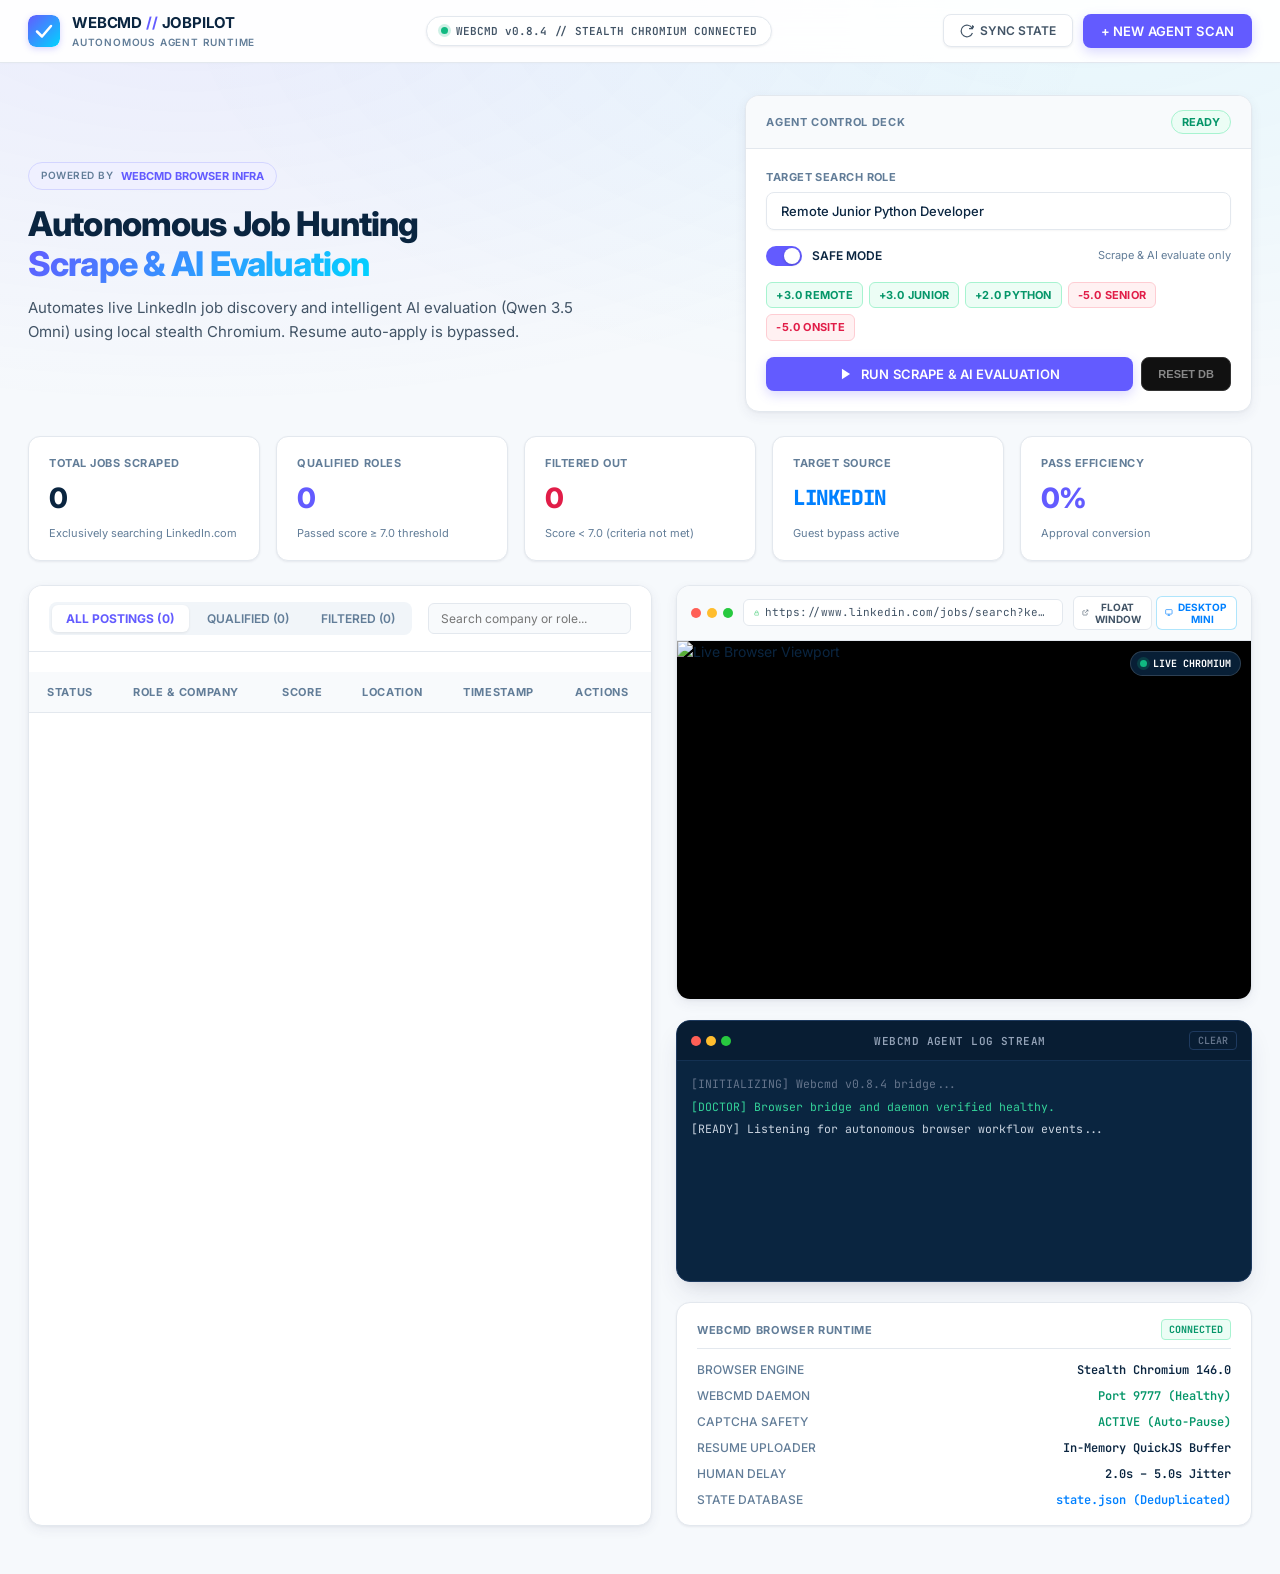
==== job_agent/dashboard/index.html @ efefec34 "feat: Add autonomous LinkedIn Job Hunting AI Agent with live browser scraping, modal auto-dismiss, p" ====
<!DOCTYPE html>
<html lang="en">
<head>
  <meta charset="UTF-8" />
  <meta name="viewport" content="width=device-width, initial-scale=1.0" />
  <title>JobPilot // Autonomous AI Browser Agent Dashboard</title>
  <link rel="preconnect" href="https://fonts.googleapis.com" />
  <link rel="preconnect" href="https://fonts.gstatic.com" crossorigin />
  <link href="https://fonts.googleapis.com/css2?family=Inter:wght@400;500;600;700&family=JetBrains+Mono:wght@400;500;600;700&display=swap" rel="stylesheet" />
  <link rel="stylesheet" href="style.css" />
</head>
<body class="antialiased">

  <!-- TOP STATUS HEADER -->
  <header class="top-nav">
    <div class="nav-container">
      <div class="brand-group">
        <!-- Stripe Inspired Monogram -->
        <svg class="brand-logo" width="32" height="32" viewBox="0 0 32 32" fill="none">
          <rect width="32" height="32" rx="8" fill="url(#stripe-logo-grad)" />
          <path d="M9 16.5L14 21.5L23 11" stroke="#FFFFFF" stroke-width="2.5" stroke-linecap="round" stroke-linejoin="round"/>
          <defs>
            <linearGradient id="stripe-logo-grad" x1="0" y1="0" x2="32" y2="32" gradientUnits="userSpaceOnUse">
              <stop stop-color="#635BFF"/>
              <stop offset="1" stop-color="#00D4FF"/>
            </linearGradient>
          </defs>
        </svg>
        <div class="brand-text">
          <span class="brand-title">WEBCMD <span class="text-lime">//</span> JOBPILOT</span>
          <span class="brand-sub">AUTONOMOUS AGENT RUNTIME</span>
        </div>
      </div>

      <div class="status-pill">
        <span class="pulse-dot"></span>
        <span class="mono-tag" id="system-status-text">WEBCMD v0.8.4 // STEALTH CHROMIUM CONNECTED</span>
      </div>

      <div class="nav-actions">
        <button class="btn-ghost" id="refresh-btn" onclick="fetchState()">
          <svg width="14" height="14" viewBox="0 0 24 24" fill="none" stroke="currentColor" stroke-width="2">
            <path d="M21.5 2v6h-6M21.34 15.57a10 10 0 1 1-.57-8.38l5.67-5.19"/>
          </svg>
          SYNC STATE
        </button>
        <button class="btn-lime" id="header-scan-btn" onclick="triggerScanModal()">
          + NEW AGENT SCAN
        </button>
      </div>
    </div>
  </header>

  <!-- HERO SECTION -->
  <section class="hero-section">
    <div class="hero-grid">
      <div class="hero-content">
        <div class="partner-badge">
          <span class="badge-prefix">POWERED BY</span>
          <span class="badge-core">WEBCMD BROWSER INFRA</span>
        </div>
        <h1 class="hero-title">
          Autonomous Job Hunting <br />
          <span class="text-lime typewriter-effect">Scrape &amp; AI Evaluation</span>
        </h1>
        <p class="hero-desc">
          Automates live LinkedIn job discovery and intelligent AI evaluation (Qwen 3.5 Omni) using local stealth Chromium. Resume auto-apply is bypassed.
        </p>
      </div>

      <!-- INTERACTIVE CONTROL DECK -->
      <div class="control-deck">
        <div class="deck-header">
          <span class="deck-tag">AGENT CONTROL DECK</span>
          <span class="badge-online" id="deck-status-badge">READY</span>
        </div>
        <div class="deck-body">
          <div class="input-group">
            <label class="input-label">TARGET SEARCH ROLE</label>
            <input type="text" id="role-input" class="deck-input" value="Remote Junior Python Developer" placeholder="e.g. Remote Junior Python Developer" />
          </div>

          <div class="deck-row">
            <label class="toggle-container">
              <input type="checkbox" id="dry-run-toggle" checked />
              <span class="toggle-slider"></span>
              <span class="toggle-label">SAFE MODE</span>
            </label>
            <span class="text-muted text-xs">Scrape &amp; AI evaluate only</span>
          </div>

          <div class="rule-pills">
            <span class="rule-chip chip-green">+3.0 REMOTE</span>
            <span class="rule-chip chip-green">+3.0 JUNIOR</span>
            <span class="rule-chip chip-green">+2.0 PYTHON</span>
            <span class="rule-chip chip-red">-5.0 SENIOR</span>
            <span class="rule-chip chip-red">-5.0 ONSITE</span>
          </div>

          <div style="display: flex; gap: 8px;">
            <button class="btn-lime btn-block" id="run-agent-btn" onclick="launchAgentRun()" style="flex: 1;">
              <svg width="14" height="14" viewBox="0 0 24 24" fill="currentColor">
                <polygon points="5 3 19 12 5 21 5 3"></polygon>
              </svg>
              RUN SCRAPE &amp; AI EVALUATION
            </button>
            <button class="action-btn" style="padding: 0 16px; font-size: 11px; border-color: #333; color: #888; background: #111; cursor: pointer;" onclick="resetDatabase()" title="Clear state.json to re-test all jobs from scratch">
              RESET DB
            </button>
          </div>
        </div>
      </div>
    </div>
  </section>

  <!-- METRIC KPI CARDS -->
  <section class="kpi-section">
    <div class="kpi-grid">
      <div class="kpi-card">
        <span class="kpi-label">TOTAL JOBS SCRAPED</span>
        <div class="kpi-value" id="kpi-total">0</div>
        <span class="kpi-foot text-muted">Exclusively searching LinkedIn.com</span>
      </div>
      <div class="kpi-card">
        <span class="kpi-label">QUALIFIED ROLES</span>
        <div class="kpi-value text-lime" id="kpi-qualified">0</div>
        <span class="kpi-foot text-muted">Passed score &ge; 7.0 threshold</span>
      </div>
      <div class="kpi-card">
        <span class="kpi-label">FILTERED OUT</span>
        <div class="kpi-value text-rose" id="kpi-skipped">0</div>
        <span class="kpi-foot text-muted">Score &lt; 7.0 (criteria not met)</span>
      </div>
      <div class="kpi-card">
        <span class="kpi-label">TARGET SOURCE</span>
        <div class="kpi-value text-cyan" style="font-size: 1.3rem; font-family: var(--font-mono); line-height: 2rem;">LINKEDIN</div>
        <span class="kpi-foot text-muted">Guest bypass active</span>
      </div>
      <div class="kpi-card">
        <span class="kpi-label">PASS EFFICIENCY</span>
        <div class="kpi-value text-lime" id="kpi-pass-rate">0%</div>
        <span class="kpi-foot text-muted">Approval conversion</span>
      </div>
    </div>
  </section>

  <!-- MAIN SPLIT WORKSPACE -->
  <main class="workspace-section">
    <div class="workspace-grid">

      <!-- LEFT: APPLICATIONS TABLE & FILTER TABS -->
      <section class="panel table-panel">
        <div class="panel-header">
          <div class="tab-group">
            <button class="tab-btn active" id="tab-all" onclick="setFilter('all')">ALL POSTINGS (<span id="count-all">0</span>)</button>
            <button class="tab-btn" id="tab-applied" onclick="setFilter('applied')">QUALIFIED (<span id="count-applied">0</span>)</button>
            <button class="tab-btn" id="tab-skipped" onclick="setFilter('skipped')">FILTERED (<span id="count-skipped">0</span>)</button>
          </div>
          <div class="table-search">
            <input type="text" id="table-search-input" class="search-input" placeholder="Search company or role..." oninput="renderTable()" />
          </div>
        </div>

        <div class="table-container">
          <table class="job-table">
            <thead>
              <tr>
                <th>STATUS</th>
                <th>ROLE & COMPANY</th>
                <th>SCORE</th>
                <th>LOCATION</th>
                <th>TIMESTAMP</th>
                <th>ACTIONS</th>
              </tr>
            </thead>
            <tbody id="job-table-body">
              <!-- Dynamically populated rows -->
            </tbody>
          </table>
        </div>
      </section>

      <!-- RIGHT: LIVE BROWSER PREVIEW & TERMINAL CONSOLE -->
      <aside class="panel side-panel">
        <!-- REAL LIVE BROWSER WINDOW -->
        <div class="browser-preview-card">
          <div class="browser-preview-header">
            <div class="browser-window-controls">
              <span class="dot red"></span>
              <span class="dot yellow"></span>
              <span class="dot green"></span>
            </div>
            <div class="browser-url-bar">
              <svg width="10" height="10" viewBox="0 0 24 24" fill="none" stroke="#22c55e" stroke-width="2">
                <rect x="3" y="11" width="18" height="11" rx="2" ry="2"/>
                <path d="M7 11V7a5 5 0 0 1 10 0v4"/>
              </svg>
              <span id="live-browser-url" class="browser-url-text">https://www.linkedin.com/jobs/search?keywords=Python%20Junior&amp;location=Remote</span>
            </div>
            <div style="display: flex; gap: 4px;">
              <button class="btn-popout" onclick="openPopoutWindow()" title="Open small floating browser window">
                <svg width="11" height="11" viewBox="0 0 24 24" fill="none" stroke="currentColor" stroke-width="2">
                  <path d="M18 13v6a2 2 0 0 1-2 2H5a2 2 0 0 1-2-2V8a2 2 0 0 1 2-2h6"></path>
                  <polyline points="15 3 21 3 21 9"></polyline>
                  <line x1="10" y1="14" x2="21" y2="3"></line>
                </svg>
                FLOAT WINDOW
              </button>
              <button class="btn-popout" onclick="openDesktopWindow()" title="Open dedicated Chromium mini desktop window" style="border-color: rgba(56, 189, 248, 0.4); color: var(--cyan);">
                <svg width="11" height="11" viewBox="0 0 24 24" fill="none" stroke="currentColor" stroke-width="2">
                  <rect x="2" y="3" width="20" height="14" rx="2" ry="2"></rect>
                  <line x1="8" y1="21" x2="16" y2="21"></line>
                  <line x1="12" y1="17" x2="12" y2="21"></line>
                </svg>
                DESKTOP MINI
              </button>
            </div>
          </div>
          <div class="browser-viewport">
            <img id="live-screen-img" src="live_screen.png" alt="Live Browser Viewport" />
            <div class="live-rec-badge">
              <span class="pulse-dot"></span> LIVE CHROMIUM
            </div>
          </div>
        </div>
        <!-- LIVE TERMINAL -->
        <div class="terminal-card">
          <div class="terminal-header">
            <div class="terminal-dots">
              <span class="dot red"></span>
              <span class="dot yellow"></span>
              <span class="dot green"></span>
            </div>
            <span class="terminal-title">WEBCMD AGENT LOG STREAM</span>
            <button class="terminal-clear" onclick="clearLogs()">CLEAR</button>
          </div>
          <div class="terminal-body" id="terminal-logs">
            <div class="log-entry text-muted">[INITIALIZING] Webcmd v0.8.4 bridge...</div>
            <div class="log-entry text-lime">[DOCTOR] Browser bridge and daemon verified healthy.</div>
            <div class="log-entry">[READY] Listening for autonomous browser workflow events...</div>
          </div>
        </div>

        <!-- TELEMETRY & RUNTIME STATS -->
        <div class="telemetry-card">
          <div class="card-header-clean">
            <span class="card-title-clean">WEBCMD BROWSER RUNTIME</span>
            <span class="status-live-tag">CONNECTED</span>
          </div>
          <div class="telemetry-list">
            <div class="telem-row">
              <span class="telem-label">BROWSER ENGINE</span>
              <span class="telem-val">Stealth Chromium 146.0</span>
            </div>
            <div class="telem-row">
              <span class="telem-label">WEBCMD DAEMON</span>
              <span class="telem-val text-lime">Port 9777 (Healthy)</span>
            </div>
            <div class="telem-row">
              <span class="telem-label">CAPTCHA SAFETY</span>
              <span class="telem-val text-lime">ACTIVE (Auto-Pause)</span>
            </div>
            <div class="telem-row">
              <span class="telem-label">RESUME UPLOADER</span>
              <span class="telem-val">In-Memory QuickJS Buffer</span>
            </div>
            <div class="telem-row">
              <span class="telem-label">HUMAN DELAY</span>
              <span class="telem-val">2.0s – 5.0s Jitter</span>
            </div>
            <div class="telem-row">
              <span class="telem-label">STATE DATABASE</span>
              <span class="telem-val text-cyan">state.json (Deduplicated)</span>
            </div>
          </div>
        </div>
      </aside>

    </div>
  </main>

  <!-- MODAL FOR JOB DETAILS -->
  <div class="modal-overlay" id="detail-modal" onclick="closeModal(event)">
    <div class="modal-card" onclick="event.stopPropagation()">
      <div class="modal-header">
        <div>
          <h3 class="modal-title" id="modal-job-title">Job Title</h3>
          <span class="modal-company" id="modal-job-company">Company Name</span>
        </div>
        <button class="modal-close" onclick="closeModal()">&times;</button>
      </div>
      <div class="modal-body">
        <div class="modal-meta-grid">
          <div class="meta-box">
            <span class="meta-label">SMART SCORE</span>
            <span class="meta-value text-lime" id="modal-job-score">8.0 / 10</span>
          </div>
          <div class="meta-box">
            <span class="meta-label">STATUS</span>
            <span class="meta-value" id="modal-job-status">APPLIED</span>
          </div>
          <div class="meta-box">
            <span class="meta-label">RECORDED AT</span>
            <span class="meta-value" id="modal-job-time">2026-09-12 12:00:00</span>
          </div>
        </div>

        <div class="detail-section">
          <h4 class="section-heading">EVALUATION BREAKDOWN & REASONS</h4>
          <ul class="reasons-list" id="modal-job-reasons"></ul>
        </div>

        <div class="detail-section">
          <h4 class="section-heading">SOURCE POSTING</h4>
          <a class="modal-url" id="modal-job-url" href="#" target="_blank" rel="noopener">Open Live Job Page &rarr;</a>
        </div>
      </div>
    </div>
  </div>

  <script src="app.js"></script>
</body>
</html>
---- job_agent/dashboard/style.css ----
/* ==========================================================================
   STRIPE-INSPIRED WHITE MODE STYLING (JOBPILOT AI BROWSER AGENT)
   Ultra-Crisp, High-Precision Stripe Light Design System
   ========================================================================== */

:root {
  /* Stripe Palette */
  --bg-canvas: #F6F9FC;
  --bg-card: #FFFFFF;
  --bg-card-alt: #F8FAFC;
  --bg-input: #FFFFFF;
  --bg-subtle: #F1F5F9;

  --border-subtle: #E3E8EE;
  --border-active: #CBD5E1;
  --border-focus: #635BFF;

  /* Stripe Iconic Brand Colors */
  --stripe-purple: #635BFF;
  --stripe-purple-hover: #0A2540;
  --stripe-purple-light: #EFF0FF;
  --stripe-navy: #0A2540;
  --stripe-blue: #0080FF;

  /* Compatibility with existing classes */
  --lime: #635BFF;
  --lime-hover: #534AE0;
  --lime-glow: rgba(99, 91, 255, 0.20);
  --cyan: #0080FF;
  --emerald: #059669;
  --rose: #E11D48;
  --amber: #D97706;

  /* Text Hierarchy */
  --text-bright: #0A2540;
  --text-main: #0A2540;
  --text-secondary: #425466;
  --text-muted: #627D98;
  --text-dim: #94A3B8;

  /* Fonts */
  --font-mono: 'JetBrains Mono', 'Space Mono', SFMono-Regular, Menlo, Monaco, Consolas, monospace;
  --font-sans: 'Inter', -apple-system, BlinkMacSystemFont, 'Segoe UI', Roboto, Helvetica, Arial, sans-serif;

  /* Multi-layered Soft Stripe Shadows */
  --shadow-sm: 0 1px 3px 0 rgba(50, 50, 93, 0.05), 0 1px 2px 0 rgba(0, 0, 0, 0.03);
  --shadow-md: 0 4px 12px 0 rgba(50, 50, 93, 0.07), 0 1px 3px 0 rgba(0, 0, 0, 0.04);
  --shadow-lg: 0 13px 27px -5px rgba(50, 50, 93, 0.12), 0 8px 16px -8px rgba(0, 0, 0, 0.08);
  --shadow-button: 0 4px 12px rgba(99, 91, 255, 0.24);
  --shadow-button-hover: 0 6px 16px rgba(10, 37, 64, 0.22);
}

* {
  box-sizing: border-box;
  margin: 0;
  padding: 0;
}

body {
  background-color: var(--bg-canvas);
  color: var(--text-main);
  font-family: var(--font-sans);
  font-size: 14px;
  line-height: 1.5;
  -webkit-font-smoothing: antialiased;
  -moz-osx-font-smoothing: grayscale;
  overflow-x: hidden;
}

/* Subtle Stripe Gradient Wash in background */
body::before {
  content: "";
  position: fixed;
  top: 0;
  left: 0;
  width: 100vw;
  height: 480px;
  background: 
    radial-gradient(ellipse at 15% 0%, rgba(99, 91, 255, 0.08) 0%, transparent 60%),
    radial-gradient(ellipse at 85% 0%, rgba(0, 212, 255, 0.06) 0%, transparent 60%);
  pointer-events: none;
  z-index: 0;
}

/* Utilities */
.text-lime { color: var(--stripe-purple); }
.text-cyan { color: var(--stripe-blue); }
.text-emerald { color: var(--emerald); }
.text-rose { color: var(--rose); }
.text-muted { color: var(--text-muted); }
.text-xs { font-size: 11px; }

/* ==========================================================================
   1. TOP NAVIGATION (Stripe Frosted Header)
   ========================================================================== */
.top-nav {
  position: sticky;
  top: 0;
  z-index: 50;
  background: rgba(255, 255, 255, 0.92);
  backdrop-filter: blur(16px);
  -webkit-backdrop-filter: blur(16px);
  border-bottom: 1px solid var(--border-subtle);
  box-shadow: 0 1px 3px rgba(0, 0, 0, 0.02);
}

.nav-container {
  max-width: 1440px;
  margin: 0 auto;
  padding: 12px 28px;
  display: flex;
  align-items: center;
  justify-content: space-between;
}

.brand-group {
  display: flex;
  align-items: center;
  gap: 12px;
}

.brand-logo {
  flex-shrink: 0;
  border-radius: 8px;
  box-shadow: 0 2px 6px rgba(99, 91, 255, 0.25);
}

.brand-text {
  display: flex;
  flex-direction: column;
}

.brand-title {
  font-size: 15px;
  font-weight: 700;
  letter-spacing: -0.01em;
  color: var(--stripe-navy);
}

.brand-title .text-lime {
  color: var(--stripe-purple);
}

.brand-sub {
  font-size: 10px;
  font-weight: 600;
  letter-spacing: 0.08em;
  color: var(--text-muted);
}

.status-pill {
  display: flex;
  align-items: center;
  gap: 8px;
  background: #FFFFFF;
  border: 1px solid var(--border-subtle);
  padding: 6px 14px;
  border-radius: 9999px;
  box-shadow: var(--shadow-sm);
}

.pulse-dot {
  width: 7px;
  height: 7px;
  border-radius: 50%;
  background: #10B981;
  box-shadow: 0 0 0 3px rgba(16, 185, 129, 0.2);
  animation: stripe-pulse 2s infinite;
}

@keyframes stripe-pulse {
  0% { box-shadow: 0 0 0 0 rgba(16, 185, 129, 0.5); }
  70% { box-shadow: 0 0 0 6px rgba(16, 185, 129, 0); }
  100% { box-shadow: 0 0 0 0 rgba(16, 185, 129, 0); }
}

.mono-tag {
  font-family: var(--font-mono);
  font-size: 11px;
  font-weight: 600;
  color: var(--text-secondary);
}

.nav-actions {
  display: flex;
  align-items: center;
  gap: 10px;
}

/* ==========================================================================
   BUTTONS & CONTROLS (Stripe Design Language)
   ========================================================================== */
.btn-lime {
  background: var(--stripe-purple);
  color: #FFFFFF;
  font-family: var(--font-sans);
  font-size: 13px;
  font-weight: 600;
  letter-spacing: 0.01em;
  padding: 9px 18px;
  border-radius: 8px;
  border: none;
  cursor: pointer;
  display: inline-flex;
  align-items: center;
  justify-content: center;
  gap: 8px;
  box-shadow: var(--shadow-button);
  transition: all 0.2s cubic-bezier(0.16, 1, 0.3, 1);
}

.btn-lime:hover {
  background: var(--stripe-purple-hover);
  color: #FFFFFF;
  transform: translateY(-1px);
  box-shadow: var(--shadow-button-hover);
}

.btn-lime:active {
  transform: translateY(0);
}

.btn-ghost {
  background: #FFFFFF;
  color: var(--text-secondary);
  font-family: var(--font-sans);
  font-size: 12px;
  font-weight: 600;
  padding: 8px 16px;
  border-radius: 8px;
  border: 1px solid var(--border-subtle);
  cursor: pointer;
  display: inline-flex;
  align-items: center;
  gap: 6px;
  box-shadow: var(--shadow-sm);
  transition: all 0.15s ease;
}

.btn-ghost:hover {
  background: var(--bg-card-alt);
  color: var(--stripe-navy);
  border-color: var(--border-active);
}

.btn-block {
  width: 100%;
}

.action-btn {
  background: #FFFFFF;
  color: var(--text-secondary);
  border: 1px solid var(--border-subtle);
  border-radius: 8px;
  font-size: 11px;
  font-weight: 600;
  transition: all 0.15s ease;
}

.action-btn:hover {
  background: #FEE2E2;
  border-color: #FCA5A5;
  color: #DC2626;
}

/* ==========================================================================
   2. HERO SECTION
   ========================================================================== */
.hero-section {
  max-width: 1440px;
  margin: 0 auto;
  padding: 32px 28px 24px;
  position: relative;
  z-index: 1;
}

.hero-grid {
  display: grid;
  grid-template-columns: 1.15fr 0.85fr;
  gap: 32px;
  align-items: center;
}

.partner-badge {
  display: inline-flex;
  align-items: center;
  gap: 8px;
  background: var(--stripe-purple-light);
  border: 1px solid #D3D5FF;
  padding: 5px 12px;
  border-radius: 9999px;
  font-size: 11px;
  font-weight: 600;
  margin-bottom: 14px;
}

.badge-prefix {
  color: var(--text-muted);
  font-size: 10px;
  letter-spacing: 0.05em;
}

.badge-core {
  color: var(--stripe-purple);
  font-weight: 700;
}

.hero-title {
  font-size: 34px;
  font-weight: 800;
  letter-spacing: -0.025em;
  line-height: 1.18;
  color: var(--stripe-navy);
  margin-bottom: 12px;
}

.hero-title .text-lime {
  color: var(--stripe-purple);
  background: linear-gradient(135deg, #635BFF 0%, #00D4FF 100%);
  -webkit-background-clip: text;
  -webkit-text-fill-color: transparent;
}

.hero-desc {
  font-size: 15px;
  color: var(--text-secondary);
  line-height: 1.6;
  max-width: 580px;
}

/* ==========================================================================
   3. AGENT CONTROL DECK (Card Container)
   ========================================================================== */
.control-deck {
  background: var(--bg-card);
  border: 1px solid var(--border-subtle);
  border-radius: 14px;
  box-shadow: var(--shadow-md);
  overflow: hidden;
}

.deck-header {
  display: flex;
  align-items: center;
  justify-content: space-between;
  padding: 14px 20px;
  background: var(--bg-card-alt);
  border-bottom: 1px solid var(--border-subtle);
}

.deck-tag {
  font-size: 11px;
  font-weight: 700;
  letter-spacing: 0.06em;
  color: var(--text-muted);
}

.badge-online {
  font-size: 11px;
  font-weight: 700;
  color: #059669;
  background: #ECFDF5;
  border: 1px solid #A7F3D0;
  padding: 3px 10px;
  border-radius: 9999px;
}

.deck-body {
  padding: 20px;
  display: flex;
  flex-direction: column;
  gap: 16px;
}

.input-group {
  display: flex;
  flex-direction: column;
  gap: 6px;
}

.input-label {
  font-size: 11px;
  font-weight: 700;
  letter-spacing: 0.04em;
  color: var(--text-muted);
}

.deck-input {
  background: var(--bg-input);
  border: 1px solid var(--border-subtle);
  color: var(--stripe-navy);
  font-family: var(--font-sans);
  font-size: 13px;
  font-weight: 500;
  padding: 10px 14px;
  border-radius: 8px;
  outline: none;
  box-shadow: 0 1px 2px rgba(0, 0, 0, 0.04);
  transition: border-color 0.15s, box-shadow 0.15s;
}

.deck-input:focus {
  border-color: var(--stripe-purple);
  box-shadow: 0 0 0 3px rgba(99, 91, 255, 0.15);
}

.deck-row {
  display: flex;
  align-items: center;
  justify-content: space-between;
}

.toggle-container {
  display: inline-flex;
  align-items: center;
  gap: 10px;
  cursor: pointer;
}

.toggle-container input {
  display: none;
}

.toggle-slider {
  width: 36px;
  height: 20px;
  background: #CBD5E1;
  border-radius: 20px;
  position: relative;
  transition: background 0.2s;
}

.toggle-slider::after {
  content: "";
  position: absolute;
  top: 2px;
  left: 2px;
  width: 16px;
  height: 16px;
  background: #FFFFFF;
  border-radius: 50%;
  box-shadow: 0 1px 3px rgba(0,0,0,0.2);
  transition: transform 0.2s cubic-bezier(0.16, 1, 0.3, 1);
}

.toggle-container input:checked + .toggle-slider {
  background: var(--stripe-purple);
}

.toggle-container input:checked + .toggle-slider::after {
  transform: translateX(16px);
}

.toggle-label {
  font-size: 12px;
  font-weight: 600;
  color: var(--stripe-navy);
}

.rule-pills {
  display: flex;
  flex-wrap: wrap;
  gap: 6px;
}

.rule-chip {
  font-size: 11px;
  font-weight: 700;
  padding: 4px 9px;
  border-radius: 6px;
  letter-spacing: 0.02em;
}

.chip-green {
  background: #ECFDF5;
  color: #059669;
  border: 1px solid #A7F3D0;
}

.chip-red {
  background: #FFF1F2;
  color: #E11D48;
  border: 1px solid #FECDD3;
}

/* ==========================================================================
   4. METRIC KPI CARDS (Crisp Clean Tiles)
   ========================================================================== */
.kpi-section {
  max-width: 1440px;
  margin: 0 auto;
  padding: 0 28px 24px;
}

.kpi-grid {
  display: grid;
  grid-template-columns: repeat(5, 1fr);
  gap: 16px;
}

.kpi-card {
  background: var(--bg-card);
  border: 1px solid var(--border-subtle);
  border-radius: 12px;
  padding: 18px 20px;
  box-shadow: var(--shadow-sm);
  display: flex;
  flex-direction: column;
  justify-content: space-between;
  transition: transform 0.2s, box-shadow 0.2s;
}

.kpi-card:hover {
  transform: translateY(-2px);
  box-shadow: var(--shadow-md);
}

.kpi-label {
  font-size: 11px;
  font-weight: 700;
  letter-spacing: 0.05em;
  color: var(--text-muted);
}

.kpi-value {
  font-size: 28px;
  font-weight: 800;
  letter-spacing: -0.02em;
  color: var(--stripe-navy);
  margin: 6px 0;
}

.kpi-value.text-lime {
  color: var(--stripe-purple);
}

.kpi-value.text-rose {
  color: var(--rose);
}

.kpi-value.text-cyan {
  color: var(--stripe-blue);
}

.kpi-foot {
  font-size: 11px;
  color: var(--text-muted);
}

/* ==========================================================================
   5. WORKSPACE SPLIT LAYOUT
   ========================================================================== */
.workspace-section {
  max-width: 1440px;
  margin: 0 auto;
  padding: 0 28px 48px;
}

.workspace-grid {
  display: grid;
  grid-template-columns: 1.2fr 0.8fr;
  gap: 24px;
}

.panel {
  display: flex;
  flex-direction: column;
  gap: 20px;
}

/* ==========================================================================
   6. TABLE PANEL & TABS (Stripe Dashboard Data Table)
   ========================================================================== */
.table-panel {
  background: var(--bg-card);
  border: 1px solid var(--border-subtle);
  border-radius: 14px;
  box-shadow: var(--shadow-md);
  overflow: hidden;
  padding: 0;
}

.panel-header {
  display: flex;
  align-items: center;
  justify-content: space-between;
  padding: 16px 20px;
  background: var(--bg-card);
  border-bottom: 1px solid var(--border-subtle);
  gap: 16px;
}

.tab-group {
  display: inline-flex;
  background: var(--bg-subtle);
  border-radius: 8px;
  padding: 3px;
  gap: 4px;
}

.tab-btn {
  background: transparent;
  color: var(--text-muted);
  border: none;
  font-family: var(--font-sans);
  font-size: 12px;
  font-weight: 600;
  padding: 6px 14px;
  border-radius: 6px;
  cursor: pointer;
  transition: all 0.15s ease;
}

.tab-btn:hover {
  color: var(--stripe-navy);
}

.tab-btn.active {
  background: #FFFFFF;
  color: var(--stripe-purple);
  box-shadow: 0 1px 3px rgba(0, 0, 0, 0.08);
  font-weight: 700;
}

.table-search {
  position: relative;
  flex: 1;
  max-width: 260px;
}

.search-input {
  width: 100%;
  background: var(--bg-card-alt);
  border: 1px solid var(--border-subtle);
  color: var(--stripe-navy);
  font-family: var(--font-sans);
  font-size: 12px;
  padding: 7px 12px;
  border-radius: 6px;
  outline: none;
  transition: border-color 0.15s;
}

.search-input:focus {
  background: #FFFFFF;
  border-color: var(--stripe-purple);
  box-shadow: 0 0 0 2px rgba(99, 91, 255, 0.12);
}

.table-container {
  overflow-x: auto;
  min-height: 420px;
}

.job-table {
  width: 100%;
  border-collapse: collapse;
  text-align: left;
}

.job-table th {
  background: var(--bg-card-alt);
  color: var(--text-muted);
  font-size: 11px;
  font-weight: 700;
  letter-spacing: 0.06em;
  padding: 12px 18px;
  border-bottom: 1px solid var(--border-subtle);
  text-transform: uppercase;
}

.job-table td {
  padding: 14px 18px;
  border-bottom: 1px solid #F1F5F9;
  font-size: 13px;
  color: var(--stripe-navy);
  vertical-align: middle;
}

.job-table tbody tr {
  transition: background 0.15s;
}

.job-table tbody tr:hover {
  background: #F8FAFC;
}

/* Status Badges */
.badge-status {
  display: inline-flex;
  align-items: center;
  gap: 5px;
  padding: 3px 10px;
  border-radius: 9999px;
  font-size: 11px;
  font-weight: 700;
  letter-spacing: 0.02em;
}

.badge-status::before {
  content: "";
  width: 5px;
  height: 5px;
  border-radius: 50%;
  background: currentColor;
}

.status-applied {
  background: #ECFDF5;
  color: #059669;
  border: 1px solid #A7F3D0;
}

.status-skipped {
  background: #F1F5F9;
  color: #64748B;
  border: 1px solid #E2E8F0;
}

.status-paused {
  background: #FFFBEB;
  color: #D97706;
  border: 1px solid #FDE68A;
}

.role-title {
  display: block;
  font-weight: 600;
  color: var(--stripe-navy);
  text-decoration: none;
  font-size: 13px;
  line-height: 1.4;
  transition: color 0.15s;
}

.role-title:hover {
  color: var(--stripe-purple);
  text-decoration: underline;
}

.company-name {
  display: block;
  font-size: 12px;
  color: var(--text-muted);
  margin-top: 2px;
}

.score-badge {
  display: inline-block;
  font-family: var(--font-mono);
  font-size: 12px;
  font-weight: 700;
  padding: 3px 8px;
  border-radius: 6px;
}

.score-badge.text-lime {
  background: #ECFDF5;
  color: #059669;
}

.score-badge.text-rose {
  background: #FFF1F2;
  color: #E11D48;
}

.score-badge.text-muted {
  background: #F1F5F9;
  color: #64748B;
}

.loc-tag {
  font-size: 12px;
  color: var(--text-secondary);
}

.time-tag {
  font-family: var(--font-mono);
  font-size: 11px;
  color: var(--text-muted);
}

.btn-details {
  background: #FFFFFF;
  color: var(--text-secondary);
  border: 1px solid var(--border-subtle);
  padding: 5px 12px;
  border-radius: 6px;
  font-size: 11px;
  font-weight: 700;
  cursor: pointer;
  transition: all 0.15s;
}

.btn-details:hover {
  background: var(--stripe-purple-light);
  border-color: #D3D5FF;
  color: var(--stripe-purple);
}

/* ==========================================================================
   7. LIVE BROWSER PREVIEW (Chrome Window Frame)
   ========================================================================== */
.browser-preview-card {
  background: #FFFFFF;
  border: 1px solid var(--border-subtle);
  border-radius: 14px;
  box-shadow: var(--shadow-md);
  overflow: hidden;
}

.browser-preview-header {
  display: flex;
  align-items: center;
  justify-content: space-between;
  padding: 10px 14px;
  background: var(--bg-card-alt);
  border-bottom: 1px solid var(--border-subtle);
  gap: 10px;
}

.browser-window-controls {
  display: flex;
  gap: 6px;
  align-items: center;
}

.dot {
  width: 10px;
  height: 10px;
  border-radius: 50%;
}

.dot.red { background: #FF5F56; }
.dot.yellow { background: #FFBD2E; }
.dot.green { background: #27C93F; }

.browser-url-bar {
  display: flex;
  align-items: center;
  gap: 6px;
  background: #FFFFFF;
  border: 1px solid var(--border-subtle);
  border-radius: 6px;
  padding: 4px 10px;
  flex: 1;
  max-width: 320px;
}

.browser-url-text {
  font-family: var(--font-mono);
  font-size: 11px;
  color: var(--text-secondary);
  white-space: nowrap;
  overflow: hidden;
  text-overflow: ellipsis;
}

.btn-popout {
  background: #FFFFFF;
  border: 1px solid var(--border-subtle);
  color: var(--text-secondary);
  font-family: var(--font-sans);
  font-size: 10px;
  font-weight: 700;
  padding: 4px 8px;
  border-radius: 6px;
  cursor: pointer;
  display: inline-flex;
  align-items: center;
  gap: 4px;
  transition: all 0.15s;
}

.btn-popout:hover {
  background: var(--stripe-purple-light);
  border-color: #D3D5FF;
  color: var(--stripe-purple);
}

.browser-viewport {
  position: relative;
  background: #000000;
  aspect-ratio: 16 / 10;
  display: flex;
  align-items: center;
  justify-content: center;
  overflow: hidden;
}

.browser-viewport img {
  width: 100%;
  height: 100%;
  object-fit: cover;
  display: block;
}

.live-rec-badge {
  position: absolute;
  top: 10px;
  right: 10px;
  background: rgba(10, 37, 64, 0.85);
  backdrop-filter: blur(8px);
  color: #FFFFFF;
  font-family: var(--font-mono);
  font-size: 10px;
  font-weight: 700;
  padding: 4px 9px;
  border-radius: 9999px;
  display: flex;
  align-items: center;
  gap: 6px;
  border: 1px solid rgba(255, 255, 255, 0.15);
}

/* ==========================================================================
   8. LIVE TERMINAL (Stripe CLI / Navy Contrast Card)
   ========================================================================== */
.terminal-card {
  background: #0A2540;
  border: 1px solid #1E3A5F;
  border-radius: 14px;
  box-shadow: var(--shadow-lg);
  overflow: hidden;
  display: flex;
  flex-direction: column;
}

.terminal-header {
  display: flex;
  align-items: center;
  justify-content: space-between;
  padding: 10px 14px;
  background: #081D33;
  border-bottom: 1px solid #143152;
}

.terminal-dots {
  display: flex;
  gap: 5px;
}

.terminal-title {
  font-family: var(--font-mono);
  font-size: 11px;
  font-weight: 600;
  color: #94A3B8;
  letter-spacing: 0.04em;
}

.terminal-clear {
  background: transparent;
  color: #64748B;
  border: 1px solid #1E3A5F;
  font-family: var(--font-mono);
  font-size: 10px;
  font-weight: 600;
  padding: 2px 8px;
  border-radius: 4px;
  cursor: pointer;
  transition: all 0.15s;
}

.terminal-clear:hover {
  background: #143152;
  color: #FFFFFF;
}

.terminal-body {
  padding: 14px;
  height: 220px;
  overflow-y: auto;
  font-family: var(--font-mono);
  font-size: 11.5px;
  line-height: 1.6;
  color: #CBD5E1;
  display: flex;
  flex-direction: column;
  gap: 4px;
}

.log-entry {
  word-break: break-all;
}

.log-entry.text-lime { color: #34D399; }
.log-entry.text-cyan { color: #38BDF8; }
.log-entry.text-rose { color: #FB7185; }
.log-entry.text-muted { color: #64748B; }

/* Custom Scrollbars */
.terminal-body::-webkit-scrollbar {
  width: 6px;
}
.terminal-body::-webkit-scrollbar-thumb {
  background: #1E3A5F;
  border-radius: 4px;
}

/* ==========================================================================
   9. TELEMETRY CARD
   ========================================================================== */
.telemetry-card {
  background: var(--bg-card);
  border: 1px solid var(--border-subtle);
  border-radius: 14px;
  padding: 16px 20px;
  box-shadow: var(--shadow-sm);
}

.card-header-clean {
  display: flex;
  align-items: center;
  justify-content: space-between;
  margin-bottom: 12px;
  padding-bottom: 8px;
  border-bottom: 1px solid var(--border-subtle);
}

.card-title-clean {
  font-size: 11px;
  font-weight: 700;
  letter-spacing: 0.06em;
  color: var(--text-muted);
}

.status-live-tag {
  font-family: var(--font-mono);
  font-size: 10px;
  font-weight: 700;
  color: #059669;
  background: #ECFDF5;
  border: 1px solid #A7F3D0;
  padding: 2px 7px;
  border-radius: 4px;
}

.telemetry-list {
  display: flex;
  flex-direction: column;
  gap: 8px;
}

.telem-row {
  display: flex;
  align-items: center;
  justify-content: space-between;
  font-size: 12px;
}

.telem-label {
  color: var(--text-muted);
  font-weight: 500;
}

.telem-val {
  font-family: var(--font-mono);
  font-weight: 600;
  color: var(--stripe-navy);
}

.telem-val.text-lime { color: #059669; }
.telem-val.text-cyan { color: var(--stripe-blue); }

/* ==========================================================================
   10. MODAL DIALOG (Stripe Pop-in Detail Card)
   ========================================================================== */
.modal-overlay {
  position: fixed;
  inset: 0;
  background: rgba(10, 37, 64, 0.45);
  backdrop-filter: blur(8px);
  -webkit-backdrop-filter: blur(8px);
  z-index: 100;
  display: flex;
  align-items: center;
  justify-content: center;
  opacity: 0;
  pointer-events: none;
  transition: opacity 0.2s cubic-bezier(0.16, 1, 0.3, 1);
  padding: 20px;
}

.modal-overlay.open {
  opacity: 1;
  pointer-events: auto;
}

.modal-card {
  background: #FFFFFF;
  border: 1px solid var(--border-subtle);
  border-radius: 16px;
  box-shadow: 0 24px 48px -12px rgba(50, 50, 93, 0.25), 0 16px 32px -16px rgba(0, 0, 0, 0.1);
  width: 100%;
  max-width: 580px;
  max-height: 85vh;
  overflow-y: auto;
  transform: scale(0.96) translateY(10px);
  transition: transform 0.2s cubic-bezier(0.16, 1, 0.3, 1);
}

.modal-overlay.open .modal-card {
  transform: scale(1) translateY(0);
}

.modal-header {
  display: flex;
  align-items: flex-start;
  justify-content: space-between;
  padding: 20px 24px;
  border-bottom: 1px solid var(--border-subtle);
}

.modal-title {
  font-size: 18px;
  font-weight: 700;
  color: var(--stripe-navy);
}

.modal-company {
  font-size: 13px;
  color: var(--text-muted);
  margin-top: 2px;
  display: block;
}

.modal-close {
  background: transparent;
  border: none;
  font-size: 22px;
  color: var(--text-muted);
  cursor: pointer;
  line-height: 1;
  padding: 4px 8px;
  border-radius: 6px;
  transition: all 0.15s;
}

.modal-close:hover {
  background: var(--bg-card-alt);
  color: var(--stripe-navy);
}

.modal-body {
  padding: 24px;
  display: flex;
  flex-direction: column;
  gap: 20px;
}

.modal-meta-grid {
  display: grid;
  grid-template-columns: repeat(3, 1fr);
  gap: 12px;
}

.meta-box {
  background: var(--bg-card-alt);
  border: 1px solid var(--border-subtle);
  border-radius: 8px;
  padding: 10px 12px;
  display: flex;
  flex-direction: column;
  gap: 4px;
}

.meta-label {
  font-size: 10px;
  font-weight: 700;
  color: var(--text-muted);
  letter-spacing: 0.05em;
}

.meta-value {
  font-family: var(--font-mono);
  font-size: 13px;
  font-weight: 700;
  color: var(--stripe-navy);
}

.meta-value.text-lime { color: #059669; }

.section-heading {
  font-size: 11px;
  font-weight: 700;
  letter-spacing: 0.06em;
  color: var(--text-muted);
  margin-bottom: 10px;
}

.reasons-list {
  list-style: none;
  display: flex;
  flex-direction: column;
  gap: 6px;
}

.reasons-list li {
  font-size: 13px;
  color: var(--text-secondary);
  background: var(--bg-card-alt);
  border: 1px solid var(--border-subtle);
  padding: 8px 12px;
  border-radius: 6px;
  line-height: 1.4;
}

.modal-url {
  display: inline-flex;
  align-items: center;
  color: var(--stripe-purple);
  font-weight: 600;
  font-size: 13px;
  text-decoration: none;
}

.modal-url:hover {
  text-decoration: underline;
}

/* ==========================================================================
   11. RESPONSIVE QUERIES
   ========================================================================== */
@media (max-width: 1080px) {
  .hero-grid,
  .workspace-grid {
    grid-template-columns: 1fr;
  }
  .kpi-grid {
    grid-template-columns: repeat(2, 1fr);
  }
}

@media (max-width: 640px) {
  .nav-container {
    padding: 12px 16px;
  }
  .hero-section,
  .kpi-section,
  .workspace-section {
    padding-left: 16px;
    padding-right: 16px;
  }
  .hero-title {
    font-size: 26px;
  }
  .kpi-grid {
    grid-template-columns: 1fr;
  }
}
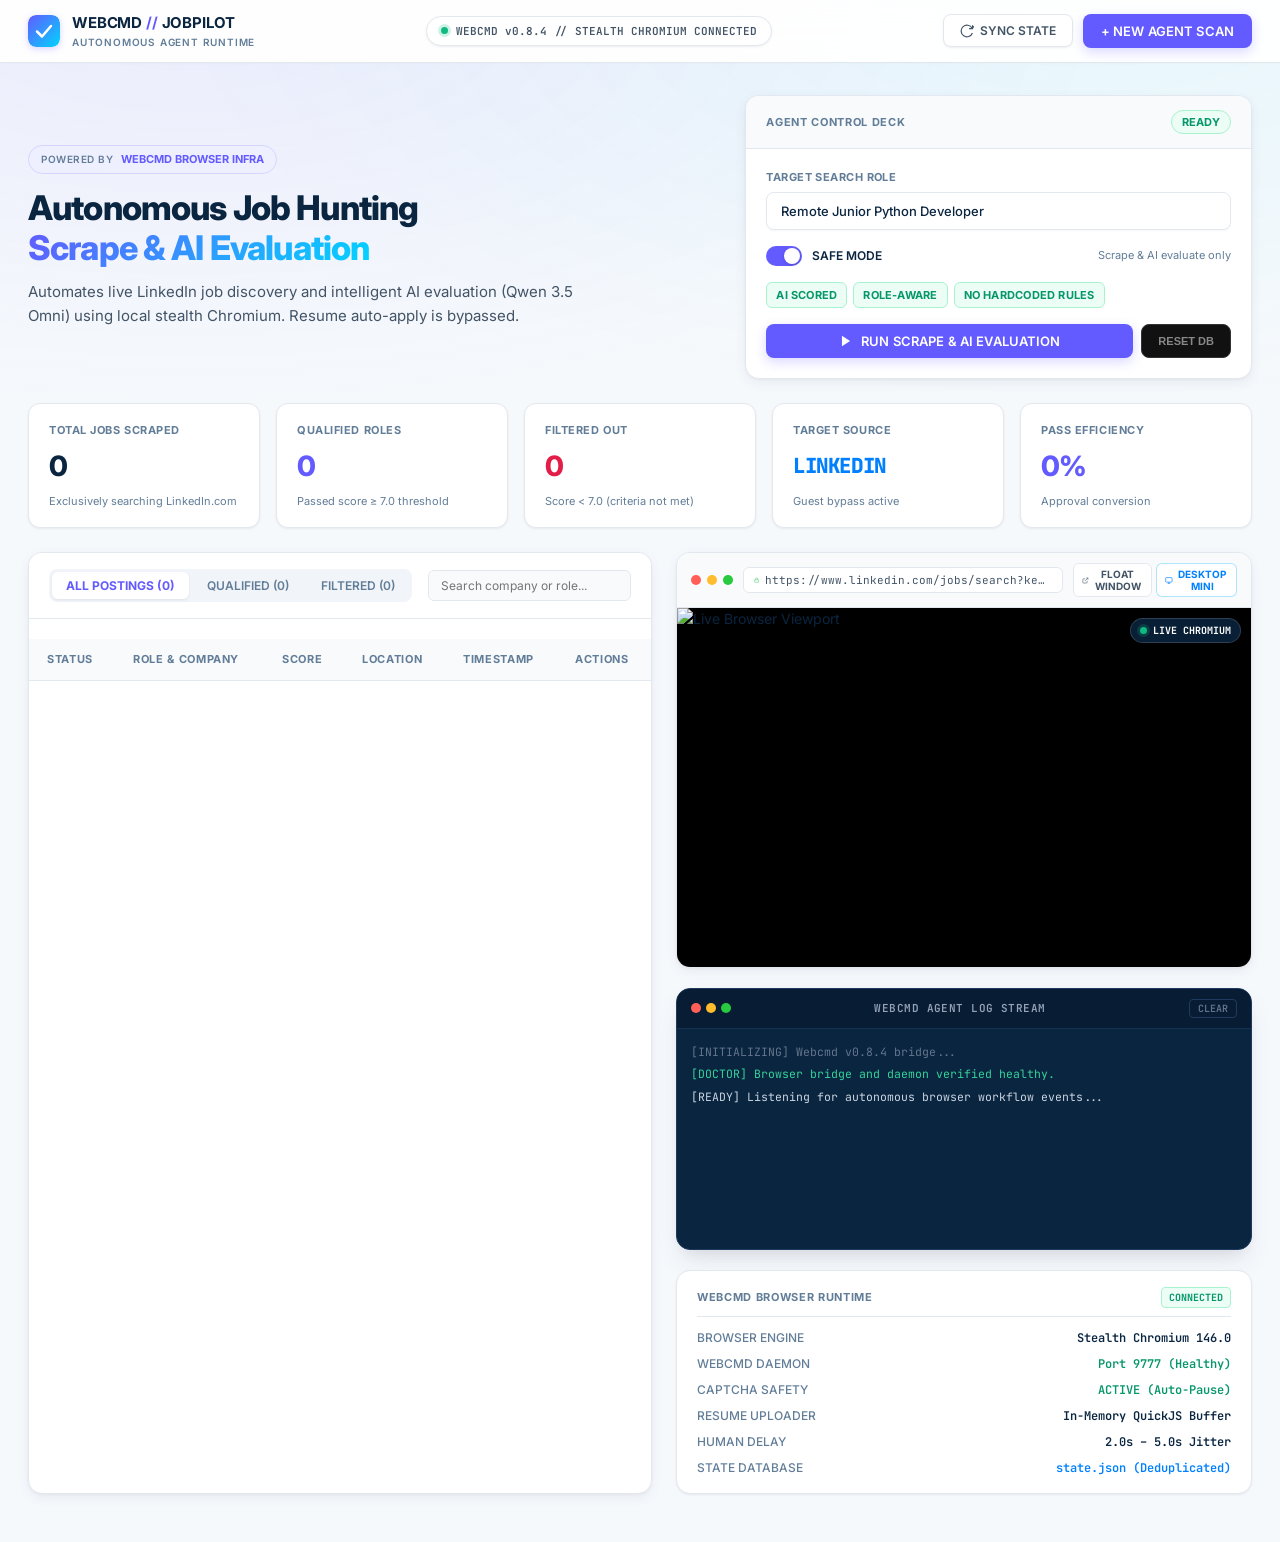
==== commit 15ecc1a4: "critical fix: SCORING_RULES import was cached at module load - LLM always saw old Junior/Python rule" ====
--- a/job_agent/dashboard/index.html
+++ b/job_agent/dashboard/index.html
@@ -90,11 +90,9 @@
           </div>
 
           <div class="rule-pills">
-            <span class="rule-chip chip-green">+3.0 REMOTE</span>
-            <span class="rule-chip chip-green">+3.0 JUNIOR</span>
-            <span class="rule-chip chip-green">+2.0 PYTHON</span>
-            <span class="rule-chip chip-red">-5.0 SENIOR</span>
-            <span class="rule-chip chip-red">-5.0 ONSITE</span>
+            <span class="rule-chip chip-green">AI SCORED</span>
+            <span class="rule-chip chip-green">ROLE-AWARE</span>
+            <span class="rule-chip chip-green">NO HARDCODED RULES</span>
           </div>
 
           <div style="display: flex; gap: 8px;">
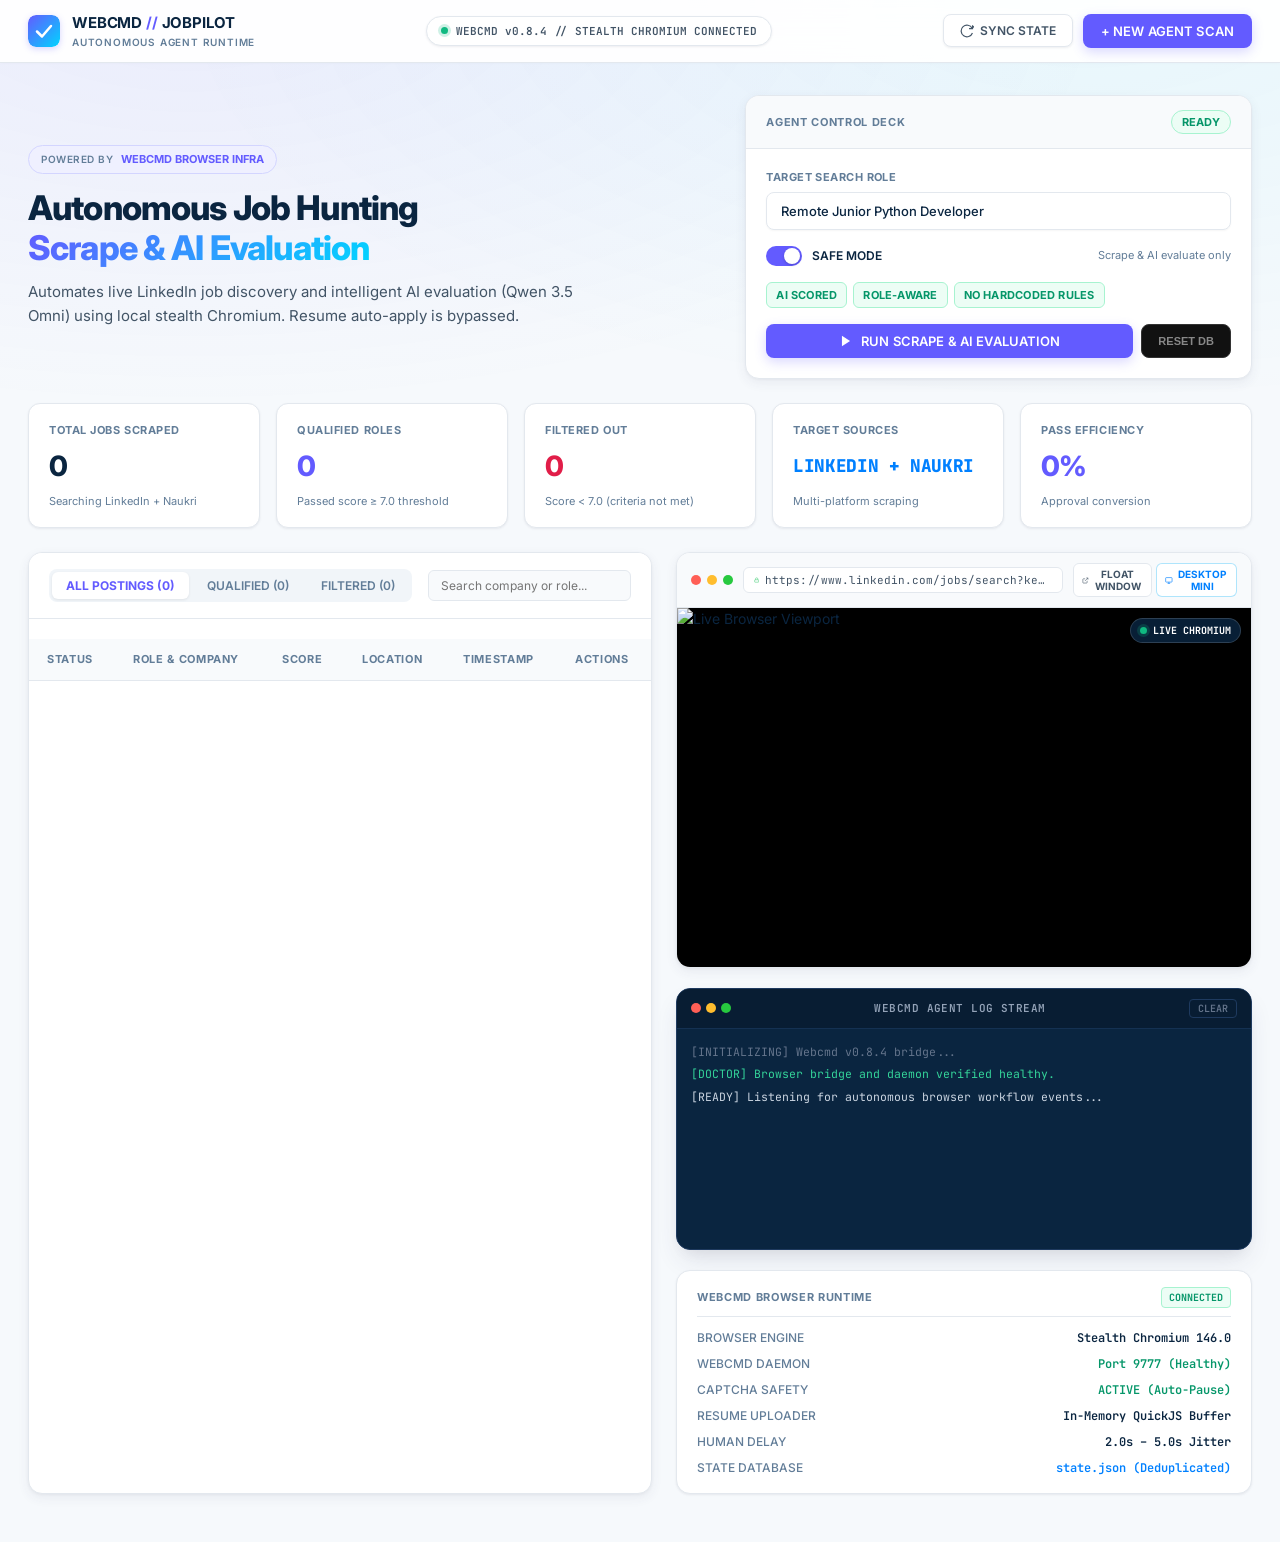
==== commit 0bfcaa36: "feat: add Naukri.com search scraper with dynamic role URL and popup handling" ====
--- a/job_agent/dashboard/index.html
+++ b/job_agent/dashboard/index.html
@@ -117,7 +117,7 @@
       <div class="kpi-card">
         <span class="kpi-label">TOTAL JOBS SCRAPED</span>
         <div class="kpi-value" id="kpi-total">0</div>
-        <span class="kpi-foot text-muted">Exclusively searching LinkedIn.com</span>
+        <span class="kpi-foot text-muted">Searching LinkedIn + Naukri</span>
       </div>
       <div class="kpi-card">
         <span class="kpi-label">QUALIFIED ROLES</span>
@@ -130,9 +130,9 @@
         <span class="kpi-foot text-muted">Score &lt; 7.0 (criteria not met)</span>
       </div>
       <div class="kpi-card">
-        <span class="kpi-label">TARGET SOURCE</span>
-        <div class="kpi-value text-cyan" style="font-size: 1.3rem; font-family: var(--font-mono); line-height: 2rem;">LINKEDIN</div>
-        <span class="kpi-foot text-muted">Guest bypass active</span>
+        <span class="kpi-label">TARGET SOURCES</span>
+        <div class="kpi-value text-cyan" style="font-size: 1.1rem; font-family: var(--font-mono); line-height: 2rem;">LINKEDIN + NAUKRI</div>
+        <span class="kpi-foot text-muted">Multi-platform scraping</span>
       </div>
       <div class="kpi-card">
         <span class="kpi-label">PASS EFFICIENCY</span>
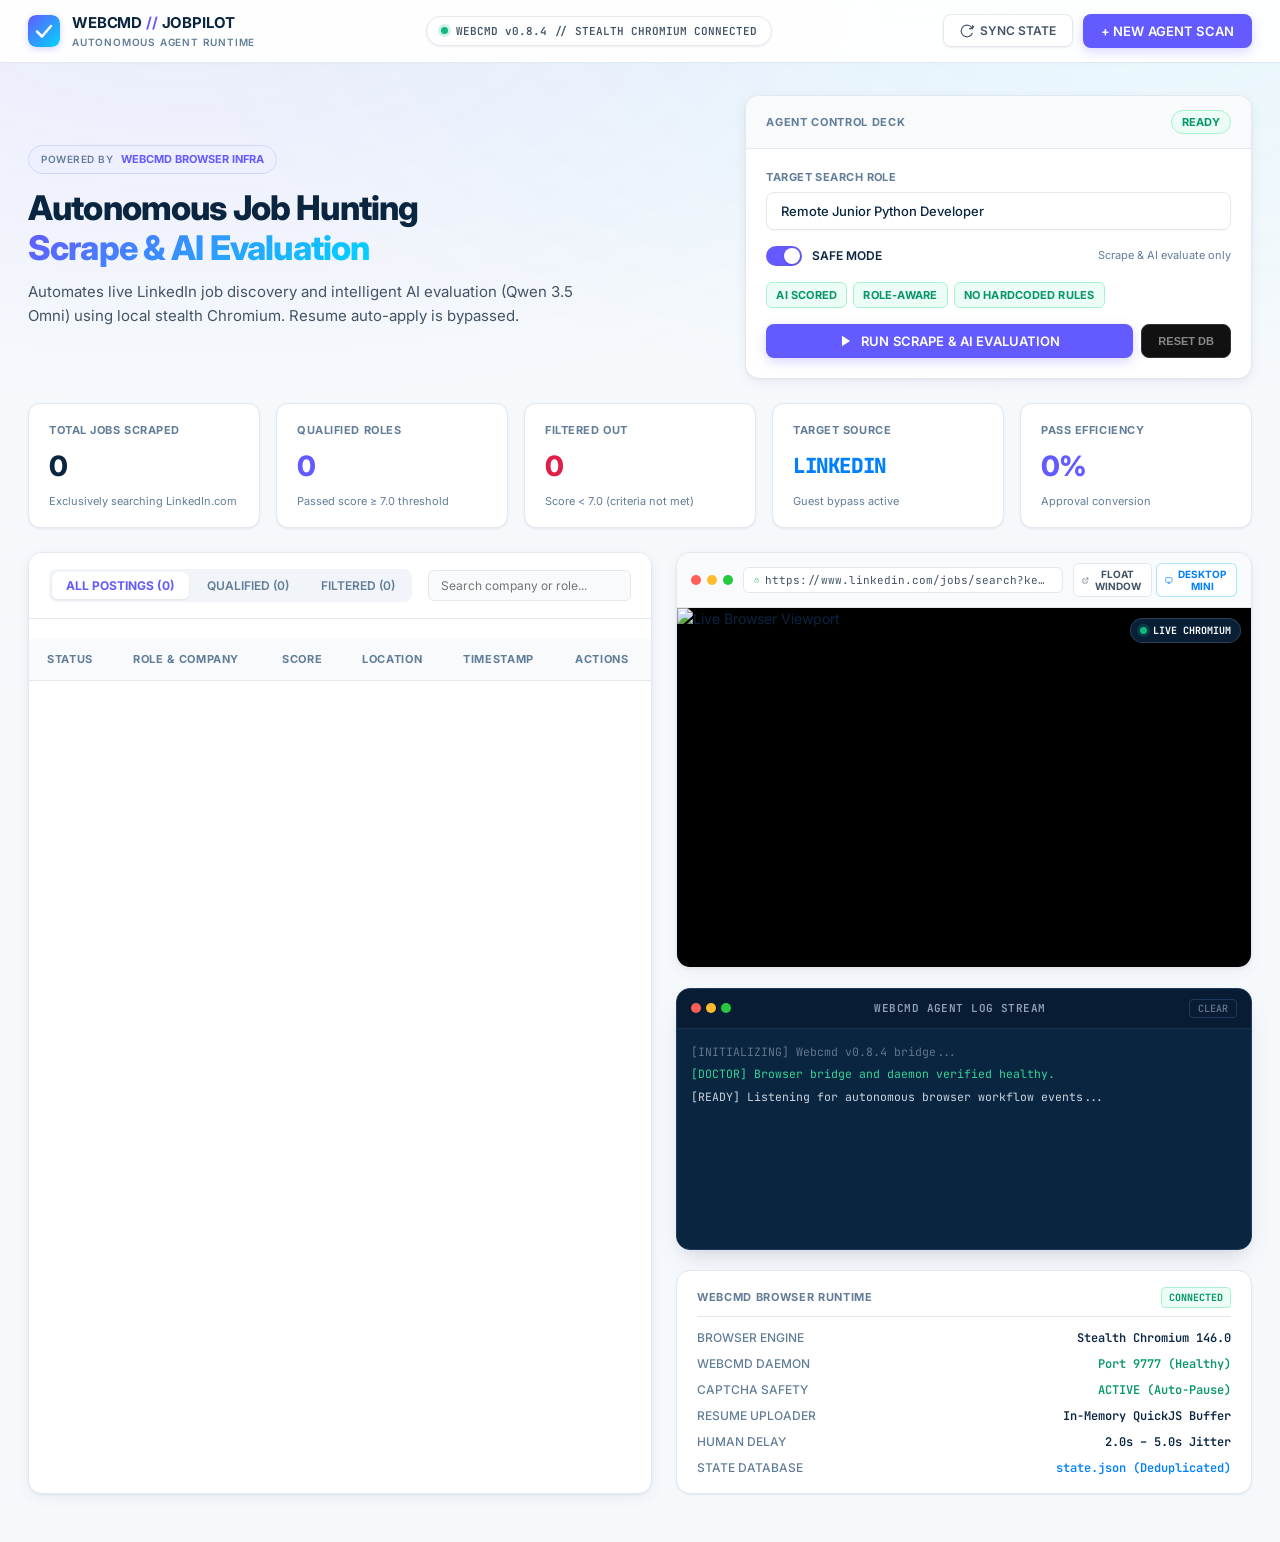
==== commit f776b980: "Merge branch 'main' of https://github.com/Bedrock16/webcmd readme" ====
--- a/job_agent/dashboard/index.html
+++ b/job_agent/dashboard/index.html
@@ -117,7 +117,7 @@
       <div class="kpi-card">
         <span class="kpi-label">TOTAL JOBS SCRAPED</span>
         <div class="kpi-value" id="kpi-total">0</div>
-        <span class="kpi-foot text-muted">Searching LinkedIn + Naukri</span>
+        <span class="kpi-foot text-muted">Exclusively searching LinkedIn.com</span>
       </div>
       <div class="kpi-card">
         <span class="kpi-label">QUALIFIED ROLES</span>
@@ -130,9 +130,9 @@
         <span class="kpi-foot text-muted">Score &lt; 7.0 (criteria not met)</span>
       </div>
       <div class="kpi-card">
-        <span class="kpi-label">TARGET SOURCES</span>
-        <div class="kpi-value text-cyan" style="font-size: 1.1rem; font-family: var(--font-mono); line-height: 2rem;">LINKEDIN + NAUKRI</div>
-        <span class="kpi-foot text-muted">Multi-platform scraping</span>
+        <span class="kpi-label">TARGET SOURCE</span>
+        <div class="kpi-value text-cyan" style="font-size: 1.3rem; font-family: var(--font-mono); line-height: 2rem;">LINKEDIN</div>
+        <span class="kpi-foot text-muted">Guest bypass active</span>
       </div>
       <div class="kpi-card">
         <span class="kpi-label">PASS EFFICIENCY</span>
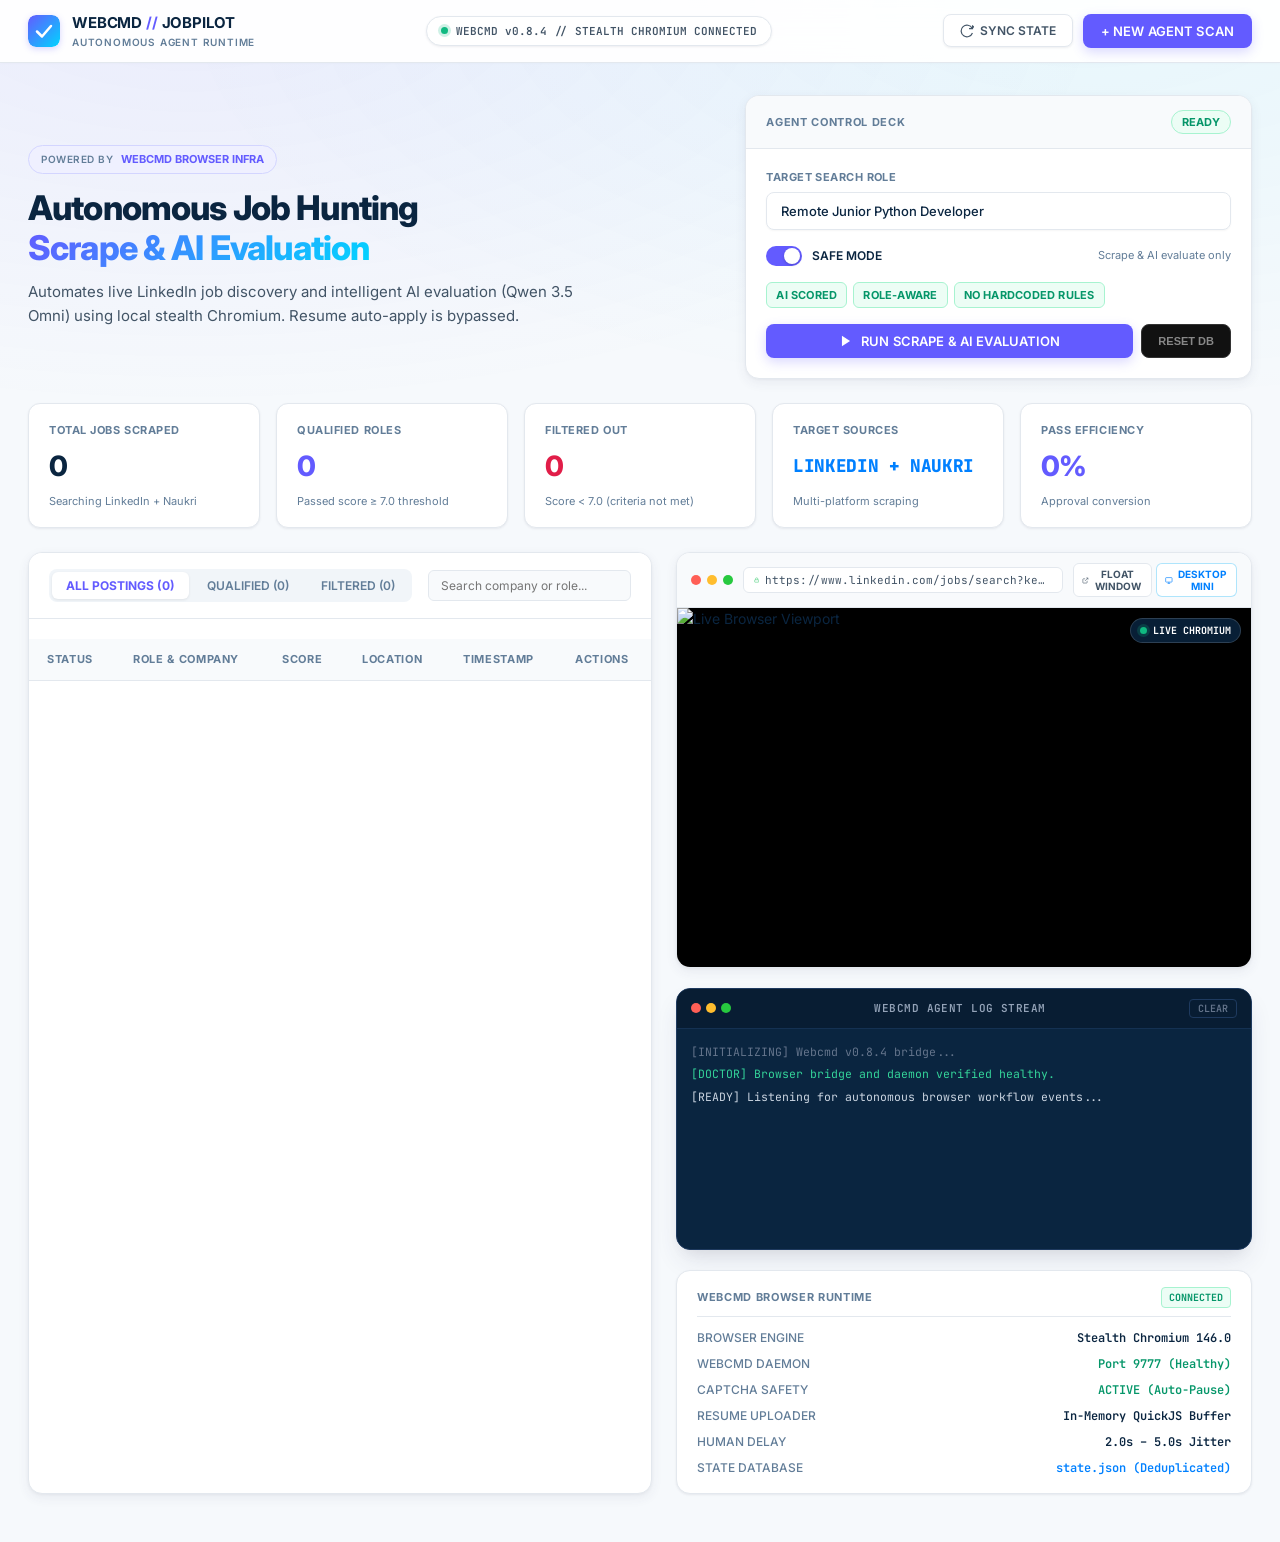
==== commit 65ab6836: "Merge branch 'main' of https://github.com/Bedrock16/webcmd e" ====
--- a/job_agent/dashboard/index.html
+++ b/job_agent/dashboard/index.html
@@ -117,7 +117,7 @@
       <div class="kpi-card">
         <span class="kpi-label">TOTAL JOBS SCRAPED</span>
         <div class="kpi-value" id="kpi-total">0</div>
-        <span class="kpi-foot text-muted">Exclusively searching LinkedIn.com</span>
+        <span class="kpi-foot text-muted">Searching LinkedIn + Naukri</span>
       </div>
       <div class="kpi-card">
         <span class="kpi-label">QUALIFIED ROLES</span>
@@ -130,9 +130,9 @@
         <span class="kpi-foot text-muted">Score &lt; 7.0 (criteria not met)</span>
       </div>
       <div class="kpi-card">
-        <span class="kpi-label">TARGET SOURCE</span>
-        <div class="kpi-value text-cyan" style="font-size: 1.3rem; font-family: var(--font-mono); line-height: 2rem;">LINKEDIN</div>
-        <span class="kpi-foot text-muted">Guest bypass active</span>
+        <span class="kpi-label">TARGET SOURCES</span>
+        <div class="kpi-value text-cyan" style="font-size: 1.1rem; font-family: var(--font-mono); line-height: 2rem;">LINKEDIN + NAUKRI</div>
+        <span class="kpi-foot text-muted">Multi-platform scraping</span>
       </div>
       <div class="kpi-card">
         <span class="kpi-label">PASS EFFICIENCY</span>
